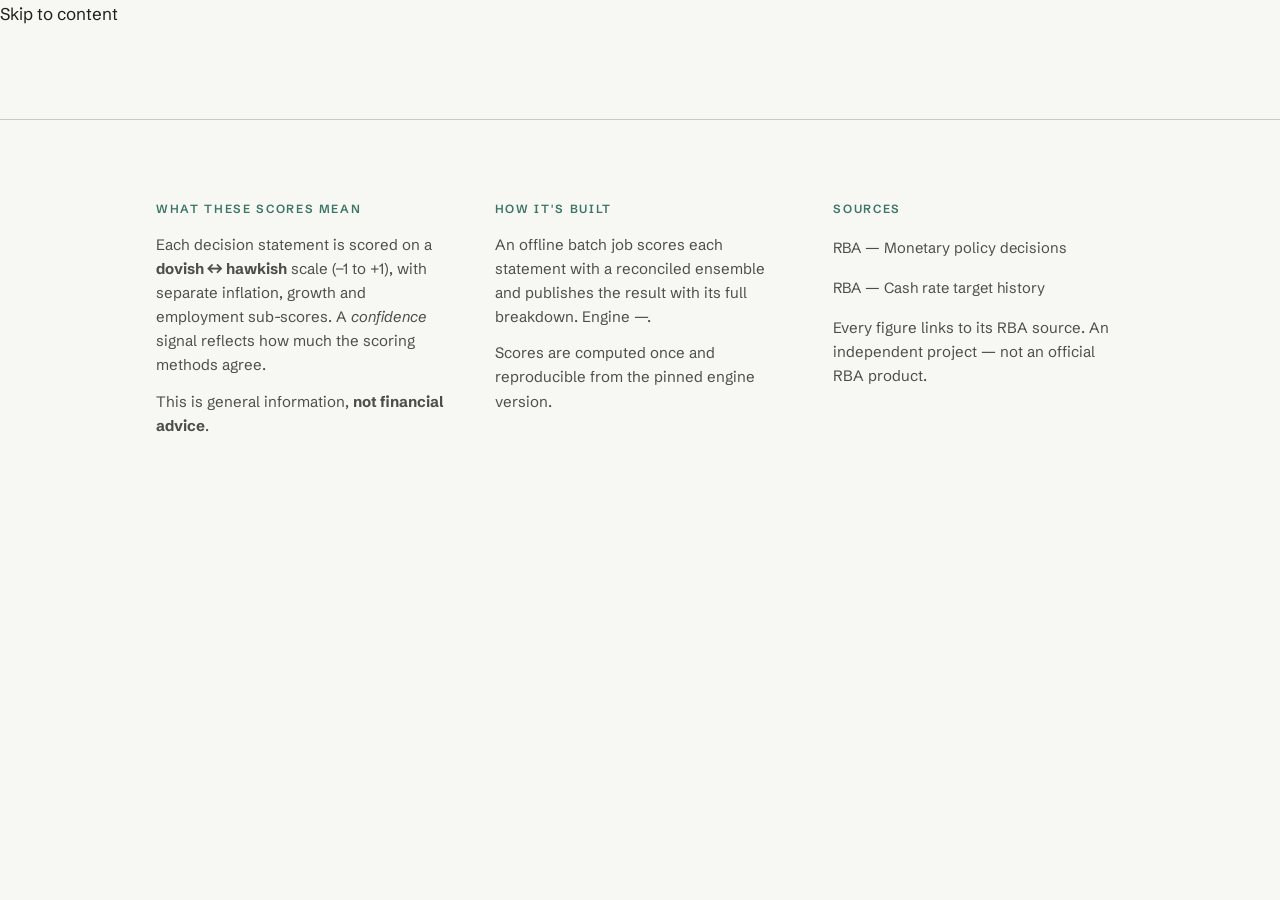
==== apps/web/index.html @ e4e4ef0e "Phase A: scaffold apps/web (vanilla static) + data sync (M1) Mirror the RBA-Tracker stack: index.htm" ====
<!DOCTYPE html>
<html lang="en-AU" data-theme="light">
<head>
  <meta charset="utf-8">
  <meta name="viewport" content="width=device-width, initial-scale=1">
  <title>RBA Policy Sentiment — the hawkish↔dovish tone of RBA decisions over time</title>
  <meta name="description" content="An independent, transparent score of the hawkish↔dovish tone of the Reserve Bank of Australia's monetary policy decision statements since 2020 — net stance plus inflation, growth and employment sub-scores, with the full breakdown behind every score.">
  <meta name="color-scheme" content="light dark">
  <meta name="theme-color" content="#f4f3ee">

  <link rel="icon" href="/favicon.svg" type="image/svg+xml">
  <link rel="icon" href="/favicon-32.png" type="image/png" sizes="32x32">
  <link rel="apple-touch-icon" href="/apple-touch-icon.png">

  <!-- Update the domain once the Vercel project URL is known (see README / DEPLOY). -->
  <link rel="canonical" href="https://rba-policy-sentiment.vercel.app/">
  <meta property="og:type" content="website">
  <meta property="og:site_name" content="RBA Policy Sentiment">
  <meta property="og:title" content="RBA Policy Sentiment">
  <meta property="og:description" content="The hawkish↔dovish tone of the RBA's monetary policy decisions over time. Independent; every figure sourced from the RBA.">
  <meta property="og:url" content="https://rba-policy-sentiment.vercel.app/">

  <link rel="preconnect" href="https://fonts.googleapis.com">
  <link rel="preconnect" href="https://fonts.gstatic.com" crossorigin>
  <link href="https://fonts.googleapis.com/css2?family=Schibsted+Grotesk:wght@400;500;600;700&display=swap" rel="stylesheet">
  <link rel="stylesheet" href="styles.css">
</head>
<body>
<a class="skip-link" href="#main">Skip to content</a>

<header class="topbar">
  <div class="wrap">
    <span class="wordmark" data-fade="1"><span class="mark"></span>RBA Policy Sentiment <span class="sub">· decision tone</span></span>
    <button class="theme-toggle" id="theme-toggle" type="button" aria-label="Toggle light or dark theme" data-fade="1"><span class="ring"></span><span id="theme-label">Dark</span></button>
  </div>
</header>

<main id="main">
  <!-- Phase C builds the "Latest decision" hero; Phase D the stance chart, detail panel and full-record table. -->
</main>

<footer class="foot" id="about">
  <div class="wrap">
    <div class="foot-grid">
      <section>
        <h3>What these scores mean</h3>
        <p>Each decision statement is scored on a <strong>dovish ↔ hawkish</strong> scale (−1 to +1), with separate inflation, growth and employment sub-scores. A <em>confidence</em> signal reflects how much the scoring methods agree.</p>
        <p class="fine">This is general information, <strong>not financial advice</strong>.</p>
      </section>
      <section>
        <h3>How it's built</h3>
        <p>An offline batch job scores each statement with a reconciled ensemble and publishes the result with its full breakdown. Engine <span id="engine-version">—</span>.</p>
        <p class="fine">Scores are computed once and reproducible from the pinned engine version.</p>
      </section>
      <section>
        <h3>Sources</h3>
        <ul class="sources-list">
          <li><a href="https://www.rba.gov.au/monetary-policy/int-rate-decisions/" rel="noopener">RBA — Monetary policy decisions</a></li>
          <li><a href="https://www.rba.gov.au/statistics/cash-rate/" rel="noopener">RBA — Cash rate target history</a></li>
        </ul>
        <p class="fine" style="margin-top:16px">Every figure links to its RBA source. An independent project — not an official RBA product.</p>
      </section>
    </div>
  </div>
</footer>

<noscript>
  <div class="wrap" style="padding:24px 0">
    This site needs JavaScript to render the chart and scores. You can read the decisions on the
    <a href="https://www.rba.gov.au/monetary-policy/int-rate-decisions/">RBA's monetary policy decisions page</a>.
  </div>
</noscript>

<!-- Data is fetched at runtime by app.js; chart library, shared engine, then page wiring. -->
<script src="vendor/echarts.min.js"></script>
<script src="core.js"></script>
<script src="app.js"></script>

<!-- Vercel Web Analytics (privacy-friendly, cookieless). Activates only on Vercel. -->
<script>window.va=window.va||function(){(window.vaq=window.vaq||[]).push(arguments)};</script>
<script defer src="/_vercel/insights/script.js"></script>
</body>
</html>
---- apps/web/styles.css ----
:root{
  --bg: oklch(0.975 0.004 110);
  --surface: oklch(0.955 0.005 110);
  --ink: oklch(0.24 0.008 140);
  --ink-2: oklch(0.42 0.008 140);
  --muted: oklch(0.58 0.008 140);
  --line: oklch(0.9 0.005 120);
  --hair: oklch(0.84 0.006 120);
  --grid: oklch(0.93 0.004 120);
  --accent: oklch(0.52 0.066 174);      /* muted teal-green */
  --accent-soft: oklch(0.52 0.066 174 / 0.12);

  --font: "Schibsted Grotesk", system-ui, sans-serif;
  --font-mono: "Schibsted Grotesk", system-ui, sans-serif;

  --chart-ink: var(--ink);
  --chart-accent: var(--accent);
  --chart-muted: var(--muted);
  --chart-line: var(--hair);
  --chart-grid: var(--grid);
  --chart-bg: var(--bg);
  --chart-tip-bg: var(--bg);
  --chart-tip-ink: var(--ink);
  --chart-prearea: oklch(0.5 0.01 140 / 0.04);
  --maxw: 1080px;
}
html[data-theme="dark"]{
  --bg: oklch(0.2 0.008 150);
  --surface: oklch(0.24 0.009 150);
  --ink: oklch(0.94 0.006 130);
  --ink-2: oklch(0.78 0.008 135);
  --muted: oklch(0.62 0.01 140);
  --line: oklch(0.34 0.01 150);
  --hair: oklch(0.4 0.011 150);
  --grid: oklch(0.3 0.009 150);
  --accent: oklch(0.72 0.09 172);
  --accent-soft: oklch(0.72 0.09 172 / 0.14);
  --chart-prearea: oklch(0.8 0.01 140 / 0.04);
}

*,*::before,*::after{ box-sizing:border-box; }
html{ -webkit-text-size-adjust:100%; }
body{
  margin:0; background:var(--bg); color:var(--ink);
  font-family:var(--font); font-size:17px; line-height:1.6;
  -webkit-font-smoothing:antialiased;
  transition:background .55s ease, color .55s ease;
}
.wrap{ width:100%; max-width:var(--maxw); margin-inline:auto; padding-inline:clamp(22px,6vw,56px); }
a{ color:inherit; text-decoration:none; }
.num{ font-variant-numeric:tabular-nums; font-feature-settings:"tnum"; }
::selection{ background:var(--accent-soft); }
:where(a,button,select,input,[tabindex]):focus-visible{ outline:2px solid var(--accent); outline-offset:3px; border-radius:4px; }

.eyebrow{ font-size:.72rem; font-weight:600; letter-spacing:.22em; text-transform:uppercase; color:var(--muted); }

/* reveal */
@media (prefers-reduced-motion:no-preference){
  [data-fade]{ opacity:0; transform:translateY(18px); transition:opacity 1s cubic-bezier(.2,.7,.2,1), transform 1s cubic-bezier(.2,.7,.2,1); }
  html[data-revealed] [data-fade]{ opacity:1; transform:none; }
  [data-fade="1"]{transition-delay:.05s} [data-fade="2"]{transition-delay:.18s}
  [data-fade="3"]{transition-delay:.34s} [data-fade="4"]{transition-delay:.5s}
  [data-fade="5"]{transition-delay:.66s}
}

/* ---------- top ---------- */
.topbar{ }
.topbar .wrap{ display:flex; align-items:center; justify-content:space-between; gap:20px; padding-top:30px; padding-bottom:30px; }
.wordmark{ display:flex; align-items:center; gap:12px; font-size:.95rem; font-weight:600; letter-spacing:-.01em; }
.wordmark .mark{ width:11px; height:11px; border-radius:50%; background:var(--accent); }
.wordmark .sub{ color:var(--muted); font-weight:400; }
.theme-toggle{ font-size:.74rem; font-weight:600; letter-spacing:.06em; cursor:pointer; background:transparent; color:var(--ink-2); border:1px solid var(--hair); border-radius:999px; padding:8px 16px; display:inline-flex; align-items:center; gap:9px; transition:border-color .25s, color .25s; }
.theme-toggle:hover{ border-color:var(--ink-2); color:var(--ink); }
.theme-toggle .ring{ width:10px; height:10px; border-radius:50%; border:2px solid var(--accent); }

/* ---------- hero ---------- */
.hero{ padding-top:clamp(40px,8vw,96px); padding-bottom:clamp(48px,9vw,112px); }
.hero .eyebrow{ margin-bottom:clamp(28px,5vw,52px); }
.hero-statement{ font-size:clamp(1.7rem,4.6vw,2.9rem); font-weight:500; line-height:1.18; letter-spacing:-.02em; max-width:20ch; text-wrap:balance; margin:0; }
.hero-statement .accent{ color:var(--accent); }

.hero-figure{ margin-top:clamp(44px,8vw,88px); display:grid; gap:clamp(40px,7vw,72px); grid-template-columns:1fr; align-items:end; }
@media (min-width:820px){ .hero-figure{ grid-template-columns:auto 1fr; } }

.rate-art{ }
.rate-art .eyebrow{ margin-bottom:18px; }
.rate-display{ font-size:clamp(5rem,17vw,9.5rem); font-weight:600; line-height:.82; letter-spacing:-.05em; display:flex; align-items:baseline; }
.rate-foot{ margin-top:22px; font-size:.95rem; color:var(--muted); display:flex; align-items:center; gap:10px; }
.rate-foot .chip{ display:inline-flex; align-items:center; gap:7px; color:var(--ink-2); font-weight:500; }
.rate-foot .chip .ar{ color:var(--accent); font-size:.85em; }

/* vote block */
.vote{ display:flex; flex-direction:column; gap:22px; padding-bottom:8px; }
.vote .eyebrow{ }
.vote-score{ display:flex; align-items:baseline; gap:16px; }
.vote-score .n{ font-size:clamp(2.6rem,6vw,3.6rem); font-weight:600; letter-spacing:-.03em; line-height:.9; white-space:nowrap; }
.vote-score .tag{ font-size:.72rem; font-weight:600; letter-spacing:.12em; text-transform:uppercase; color:var(--accent); }
.dots{ display:flex; gap:11px; flex-wrap:wrap; }
.dot{ width:18px; height:18px; border-radius:50%; border:1.5px solid var(--hair); }
.dot.for{ background:var(--accent); border-color:var(--accent); }
.dot.against{ background:transparent; border-color:var(--ink-2); }
@media (prefers-reduced-motion:no-preference){
  .dot{ transform:scale(0); }
  html[data-revealed] .dot{ animation:dotpop .5s cubic-bezier(.3,1.4,.5,1) both; }
}
@keyframes dotpop{ from{ transform:scale(0); } to{ transform:scale(1); } }
.dots-key{ display:flex; gap:24px; font-size:.86rem; color:var(--muted); }
.dots-key span{ display:flex; align-items:center; gap:9px; }
.dots-key i{ width:14px; height:14px; border-radius:50%; }
.dots-key i.f{ background:var(--accent); }
.dots-key i.a{ border:1.5px solid var(--ink-2); }

.dissent{ margin-top:6px; font-size:1.05rem; line-height:1.55; color:var(--ink-2); max-width:60ch; font-style:italic; }
.read{ margin-top:30px; display:inline-flex; align-items:center; gap:10px; font-size:.9rem; font-weight:600; color:var(--accent); }
.read .ar{ transition:transform .25s; }
.read:hover .ar{ transform:translateX(4px); }

/* ---------- divider ---------- */
.hr{ height:1px; background:var(--hair); border:0; margin:0; }

/* ---------- section ---------- */
.section{ padding-top:clamp(56px,9vw,104px); padding-bottom:clamp(20px,4vw,40px); }
.section-head{ margin-bottom:clamp(28px,4vw,44px); }
.section-head .eyebrow{ margin-bottom:14px; }
.section-head h2{ font-size:clamp(1.6rem,3.6vw,2.3rem); font-weight:500; letter-spacing:-.02em; margin:0; line-height:1.1; }
.section-head p{ margin:16px 0 0; color:var(--ink-2); max-width:62ch; font-size:1.02rem; }

.filters{ display:flex; flex-wrap:wrap; align-items:center; gap:16px 32px; margin-bottom:30px; }
.filter-field{ display:flex; align-items:center; gap:12px; border:0; padding:0; margin:0; }
.filter-field > .eyebrow, .filter-field legend{ padding:0; }
#filter-year{ font:inherit; font-size:.92rem; padding:9px 14px; border:1px solid var(--hair); border-radius:999px; background:var(--bg); color:var(--ink); }
.types-row{ display:flex; gap:18px; }
.check{ display:inline-flex; align-items:center; gap:9px; font-size:.92rem; color:var(--ink); cursor:pointer; }
.check input{ width:17px; height:17px; accent-color:var(--accent); }
.check .glyph{ color:var(--muted); font-size:.72em; }
.btn-reset{ font:inherit; font-size:.86rem; font-weight:500; cursor:pointer; background:transparent; color:var(--ink-2); border:1px solid var(--hair); border-radius:999px; padding:9px 18px; transition:border-color .25s, color .25s; }
.btn-reset:hover{ border-color:var(--ink-2); color:var(--ink); }
.filter-status{ width:100%; margin:0; font-size:.86rem; color:var(--muted); }

.chart{ width:100%; height:380px; }
@media(min-width:760px){ .chart{ height:460px; } }
figcaption{ font-size:.84rem; color:var(--muted); margin-top:18px; max-width:74ch; line-height:1.55; }

/* ---------- table ---------- */
.record{ padding-bottom:clamp(40px,7vw,80px); }
table{ border-collapse:collapse; width:100%; }
thead th{ font-size:.7rem; font-weight:600; letter-spacing:.14em; text-transform:uppercase; color:var(--muted); text-align:left; padding:0 20px 16px; border-bottom:1px solid var(--hair); white-space:nowrap; }
tbody td{ padding:20px; border-bottom:1px solid var(--grid); vertical-align:top; font-size:.96rem; }
tbody tr{ transition:background .25s; }
tbody tr:hover{ background:var(--surface); }
.cell-decision{ display:inline-flex; align-items:center; gap:11px; font-weight:600; white-space:nowrap; }
.cell-decision .glyph{ font-size:.7em; }
.cell-decision[data-dir="up"] .glyph{ color:var(--accent); }
.cell-decision[data-dir="down"] .glyph{ color:var(--ink-2); }
.cell-decision[data-dir="flat"] .glyph{ color:var(--muted); }
.num{ white-space:nowrap; }
.num.rate{ font-weight:600; }
.vote-cell{ white-space:nowrap; font-variant-numeric:tabular-nums; font-weight:500; }
.tag-unanimous{ display:inline-block; margin-left:9px; font-size:.62rem; font-weight:600; letter-spacing:.1em; text-transform:uppercase; color:var(--accent); }
.row-dissent{ color:var(--muted); font-size:.9rem; margin-top:8px; max-width:54ch; line-height:1.5; }
td a{ font-size:.86rem; font-weight:600; color:var(--accent); white-space:nowrap; }
td a:hover{ text-decoration:underline; text-underline-offset:3px; }
.empty-row td{ text-align:center; color:var(--muted); padding:36px; }

/* ---------- footer ---------- */
.foot{ border-top:1px solid var(--hair); padding-top:clamp(48px,7vw,80px); padding-bottom:clamp(48px,8vw,96px); }
.foot-grid{ display:grid; gap:36px; grid-template-columns:1fr; }
@media(min-width:760px){ .foot-grid{ grid-template-columns:repeat(3,1fr); gap:48px; } }
.foot h3{ font-size:.74rem; font-weight:600; letter-spacing:.14em; text-transform:uppercase; color:var(--accent); margin:0 0 14px; }
.foot p{ color:var(--ink-2); font-size:.94rem; margin:0 0 12px; line-height:1.6; }
.sources-list{ list-style:none; margin:0; padding:0; display:grid; gap:12px; }
.sources-list a{ font-size:.92rem; color:var(--ink-2); }
.sources-list a:hover{ color:var(--accent); }
.fine{ font-size:.84rem; color:var(--muted); }

@media (prefers-reduced-motion:reduce){ *{ animation-duration:.001ms!important; transition-duration:.001ms!important; } }
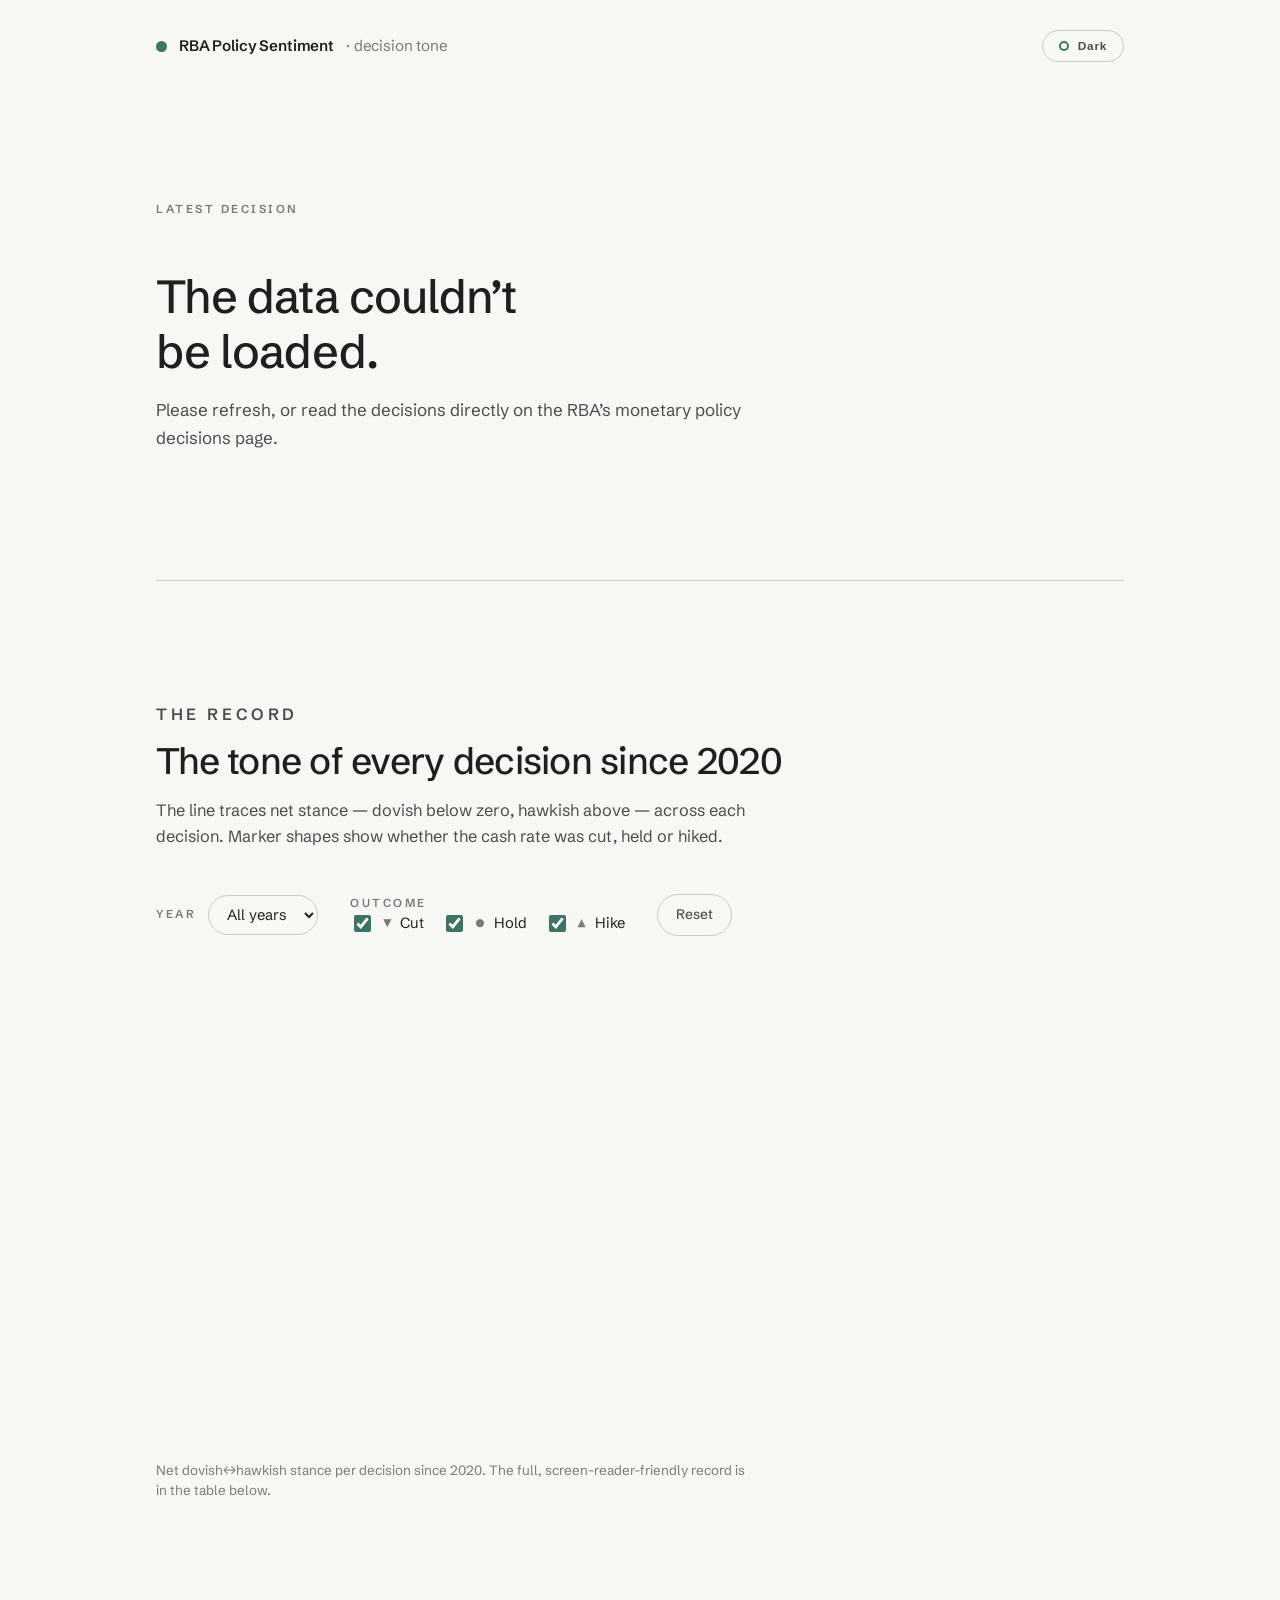
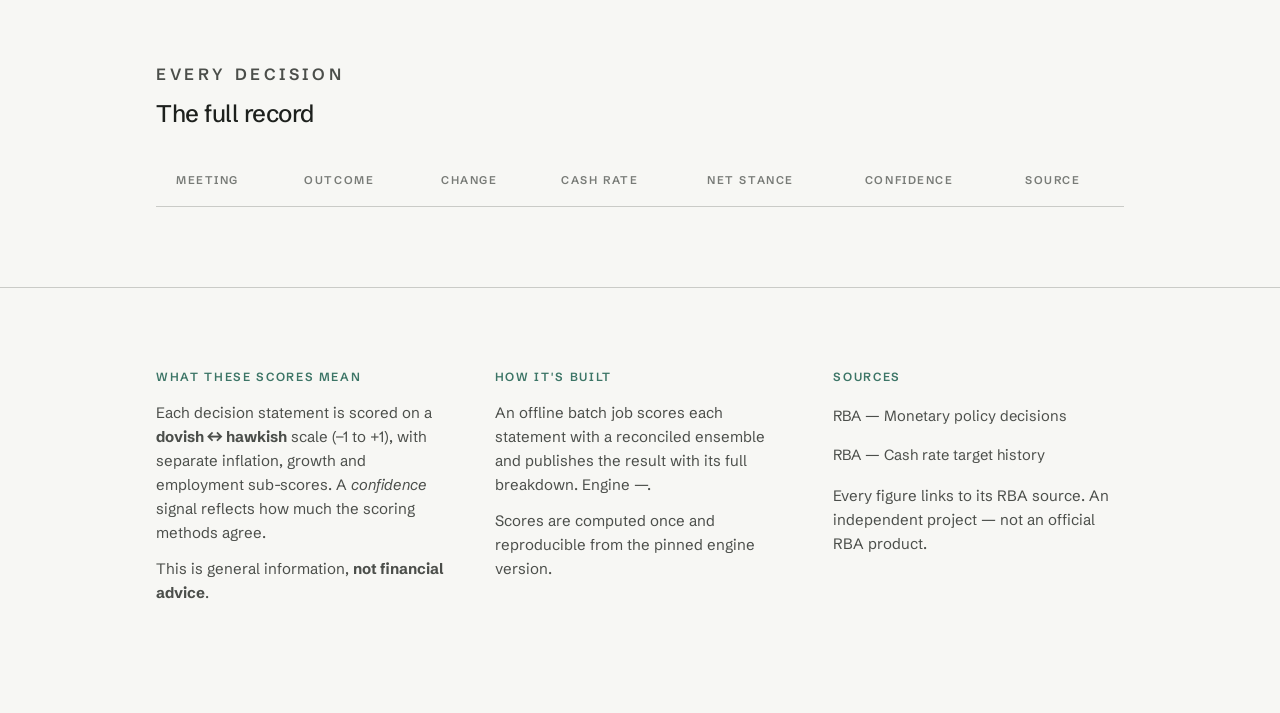
==== commit 4e760c22: "Phase C: home page structure + 'Latest decision' hero (M1) index.html full structure (hero, record/c" ====
--- a/apps/web/index.html
+++ b/apps/web/index.html
@@ -36,7 +36,79 @@
 </header>
 
 <main id="main">
-  <!-- Phase C builds the "Latest decision" hero; Phase D the stance chart, detail panel and full-record table. -->
+  <section class="hero wrap" aria-labelledby="hero-h" id="hero">
+    <p class="eyebrow" id="hero-eyebrow" data-fade="1">Latest decision</p>
+    <h1 class="hero-statement" id="hero-h" data-fade="2"></h1>
+
+    <div class="hero-figure" data-fade="3">
+      <div class="stance-art">
+        <p class="eyebrow">Net stance</p>
+        <div class="stance-display"><span class="num" id="stance-num">—</span><span class="stance-label" id="stance-label"></span></div>
+        <div class="scale" id="stance-scale"></div>
+        <p class="scale-ends"><span>Dovish −1</span><span>0</span><span>+1 Hawkish</span></p>
+      </div>
+      <div class="subs" id="hero-subs">
+        <p class="eyebrow">Sub-scores</p>
+      </div>
+    </div>
+
+    <p class="hero-meta" data-fade="4">
+      <span class="chip" id="hero-outcome"></span>
+      <span class="chip" id="hero-conf"></span>
+    </p>
+    <blockquote class="evidence-quote" id="hero-quote" data-fade="5"></blockquote>
+    <a class="read" id="hero-read" href="#" rel="noopener" data-fade="5">Read the RBA statement <span class="ar">→</span></a>
+  </section>
+
+  <div class="wrap"><hr class="hr"></div>
+
+  <section class="section wrap" aria-labelledby="chart-h">
+    <div class="section-head">
+      <p class="eyebrow">The record</p>
+      <h2 id="chart-h">The tone of every decision since 2020</h2>
+      <p>The line traces net stance — dovish below zero, hawkish above — across each decision. Marker shapes show whether the cash rate was cut, held or hiked.</p>
+    </div>
+
+    <form class="filters" id="filters" aria-label="Filter the record">
+      <div class="filter-field">
+        <label class="eyebrow" for="filter-year">Year</label>
+        <select id="filter-year" name="year"><option value="all">All years</option></select>
+      </div>
+      <fieldset class="filter-field">
+        <legend class="eyebrow" style="margin-right:2px">Outcome</legend>
+        <div class="types-row">
+          <label class="check"><input type="checkbox" name="type" value="cut" checked> <span class="glyph">▼</span> Cut</label>
+          <label class="check"><input type="checkbox" name="type" value="hold" checked> <span class="glyph">●</span> Hold</label>
+          <label class="check"><input type="checkbox" name="type" value="hike" checked> <span class="glyph">▲</span> Hike</label>
+        </div>
+      </fieldset>
+      <button type="button" id="filter-reset" class="btn-reset">Reset</button>
+      <p id="filter-status" class="filter-status" role="status" aria-live="polite"></p>
+    </form>
+
+    <figure style="margin:0">
+      <div id="chart" class="chart" role="img" aria-label="Line chart of RBA decision net stance over time with markers for each decision's rate outcome."></div>
+      <figcaption>Net dovish↔hawkish stance per decision since 2020. The full, screen-reader-friendly record is in the table below.</figcaption>
+    </figure>
+  </section>
+
+  <section class="section wrap" id="detail-section" aria-labelledby="detail-h" hidden>
+    <div class="section-head"><p class="eyebrow">Breakdown</p><h2 id="detail-h" style="font-size:1.5rem">How this score was built</h2></div>
+    <div id="detail"></div>
+  </section>
+
+  <section class="section record wrap" aria-labelledby="tbl-h">
+    <div class="section-head"><p class="eyebrow">Every decision</p><h2 id="tbl-h" style="font-size:1.5rem">The full record</h2></div>
+    <div style="overflow-x:auto" tabindex="0" role="region" aria-label="Decision record table (scrollable)">
+      <table>
+        <thead><tr>
+          <th scope="col">Meeting</th><th scope="col">Outcome</th><th scope="col">Change</th>
+          <th scope="col">Cash rate</th><th scope="col">Net stance</th><th scope="col">Confidence</th><th scope="col">Source</th>
+        </tr></thead>
+        <tbody id="record-tbody"></tbody>
+      </table>
+    </div>
+  </section>
 </main>
 
 <footer class="foot" id="about">
--- a/apps/web/styles.css
+++ b/apps/web/styles.css
@@ -174,3 +174,55 @@
 .fine{ font-size:.84rem; color:var(--muted); }
 
 @media (prefers-reduced-motion:reduce){ *{ animation-duration:.001ms!important; transition-duration:.001ms!important; } }
+
+/* ============================================================
+   Sentiment components (M1) — added on top of the inherited
+   RBA-Tracker token system. Direction is encoded by position +
+   signed value + label, never by colour alone.
+   ============================================================ */
+.skip-link{ position:absolute; left:-9999px; top:0; background:var(--accent); color:#fff; padding:10px 16px; border-radius:0 0 8px 0; z-index:50; font-weight:600; }
+.skip-link:focus{ left:0; }
+
+.hero-statement .accent{ color:var(--accent); }
+
+/* net stance display */
+.stance-art .eyebrow{ margin-bottom:18px; }
+.stance-display{ display:flex; align-items:baseline; gap:18px; flex-wrap:wrap; }
+.stance-display .num{ font-size:clamp(3.2rem,11vw,5.6rem); font-weight:600; line-height:.85; letter-spacing:-.04em; }
+.stance-label{ font-size:1rem; font-weight:600; letter-spacing:.01em; color:var(--ink-2); }
+.scale{ position:relative; height:8px; margin-top:28px; max-width:340px; border-radius:999px; background:linear-gradient(90deg,var(--hair),var(--grid),var(--hair)); }
+.scale::before{ content:""; position:absolute; left:50%; top:-4px; bottom:-4px; width:1px; background:var(--muted); opacity:.55; }
+.scale-marker{ position:absolute; top:50%; width:16px; height:16px; border-radius:50%; background:var(--accent); border:2px solid var(--bg); transform:translate(-50%,-50%); box-shadow:0 1px 5px rgba(0,0,0,.22); }
+.scale-ends{ display:flex; justify-content:space-between; max-width:340px; margin-top:11px; font-size:.76rem; color:var(--muted); }
+
+/* sub-scores */
+.subs{ display:flex; flex-direction:column; gap:15px; }
+.subs .eyebrow{ margin-bottom:4px; }
+.sub-row{ display:grid; grid-template-columns:6em 1fr 3.4em; align-items:center; gap:14px; }
+.sub-name{ font-size:.9rem; color:var(--ink-2); text-transform:capitalize; }
+.sub-bar{ position:relative; height:7px; border-radius:999px; background:var(--grid); }
+.sub-bar::before{ content:""; position:absolute; left:50%; top:-3px; bottom:-3px; width:1px; background:var(--muted); opacity:.55; }
+.sub-fill{ position:absolute; top:0; height:100%; background:var(--accent); border-radius:999px; }
+.sub-val{ text-align:right; font-size:.9rem; font-weight:600; font-variant-numeric:tabular-nums; }
+
+/* chips + evidence */
+.hero-meta{ display:flex; flex-wrap:wrap; gap:14px 22px; margin-top:34px; }
+.chip{ display:inline-flex; align-items:center; gap:9px; font-size:.92rem; color:var(--ink-2); font-weight:500; }
+.chip .glyph{ font-size:.8em; color:var(--accent); }
+.chip .dot{ width:11px; height:11px; border-radius:50%; background:var(--muted); }
+.chip .dot.conf-high{ background:var(--accent); }
+.chip .dot.conf-low{ background:transparent; border:1.5px solid var(--muted); }
+.evidence-quote{ margin:30px 0 0; padding-left:18px; border-left:2px solid var(--hair); font-size:1.1rem; line-height:1.5; color:var(--ink-2); font-style:italic; max-width:60ch; }
+
+/* detail panel (Phase D fills content) */
+#detail-section[hidden]{ display:none; }
+.detail-head{ display:flex; flex-wrap:wrap; align-items:baseline; gap:8px 18px; margin-bottom:22px; }
+.detail-grid{ display:grid; gap:16px; grid-template-columns:1fr; }
+@media(min-width:760px){ .detail-grid{ grid-template-columns:repeat(2,1fr); } }
+.component-card{ border:1px solid var(--hair); border-radius:12px; padding:18px 20px; }
+.component-card h4{ margin:0 0 10px; font-size:.95rem; }
+.component-card .ver{ font-size:.74rem; color:var(--muted); font-weight:400; }
+.evi-chip{ display:inline-block; border:1px solid var(--hair); border-radius:999px; padding:5px 12px; margin:6px 6px 0 0; font-size:.84rem; color:var(--ink-2); }
+.evi-chip .pol{ font-weight:600; }
+.evi-chip .dim{ color:var(--muted); }
+.detail-foot{ margin-top:18px; font-size:.8rem; color:var(--muted); }
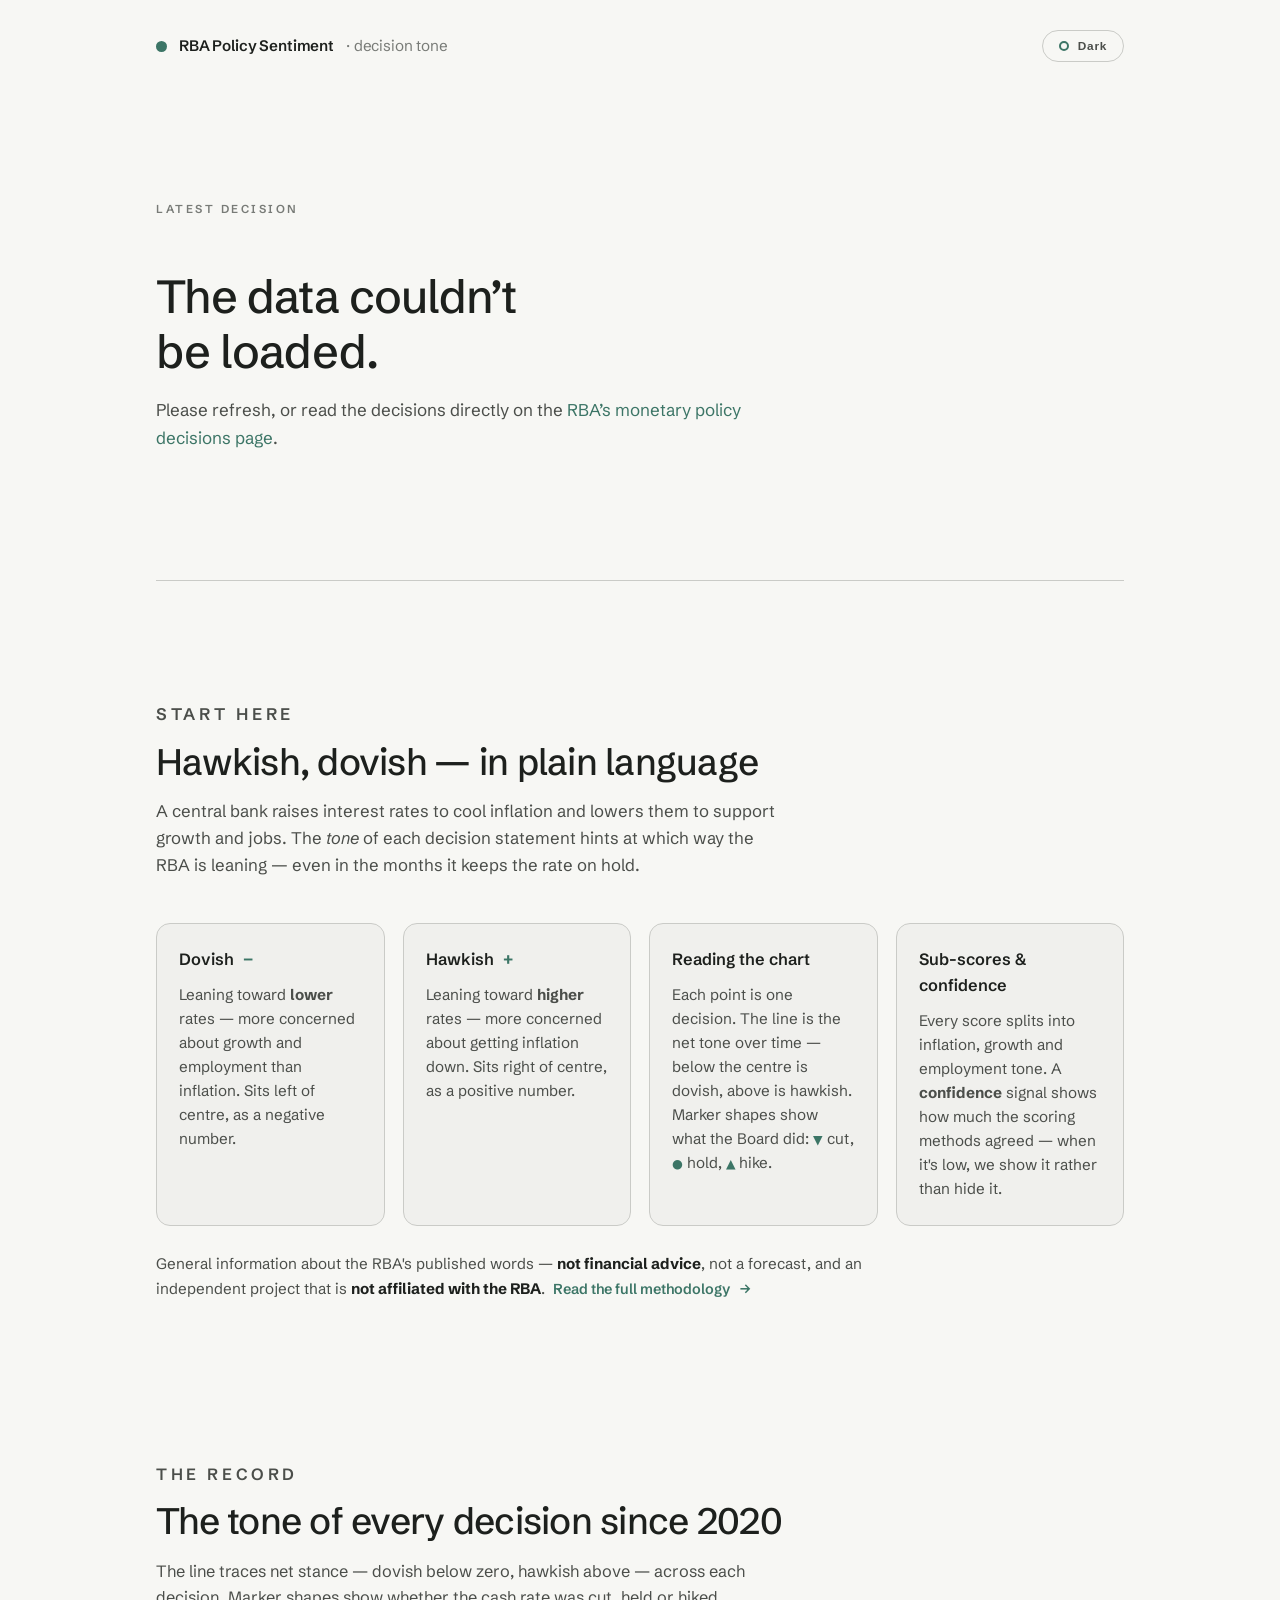
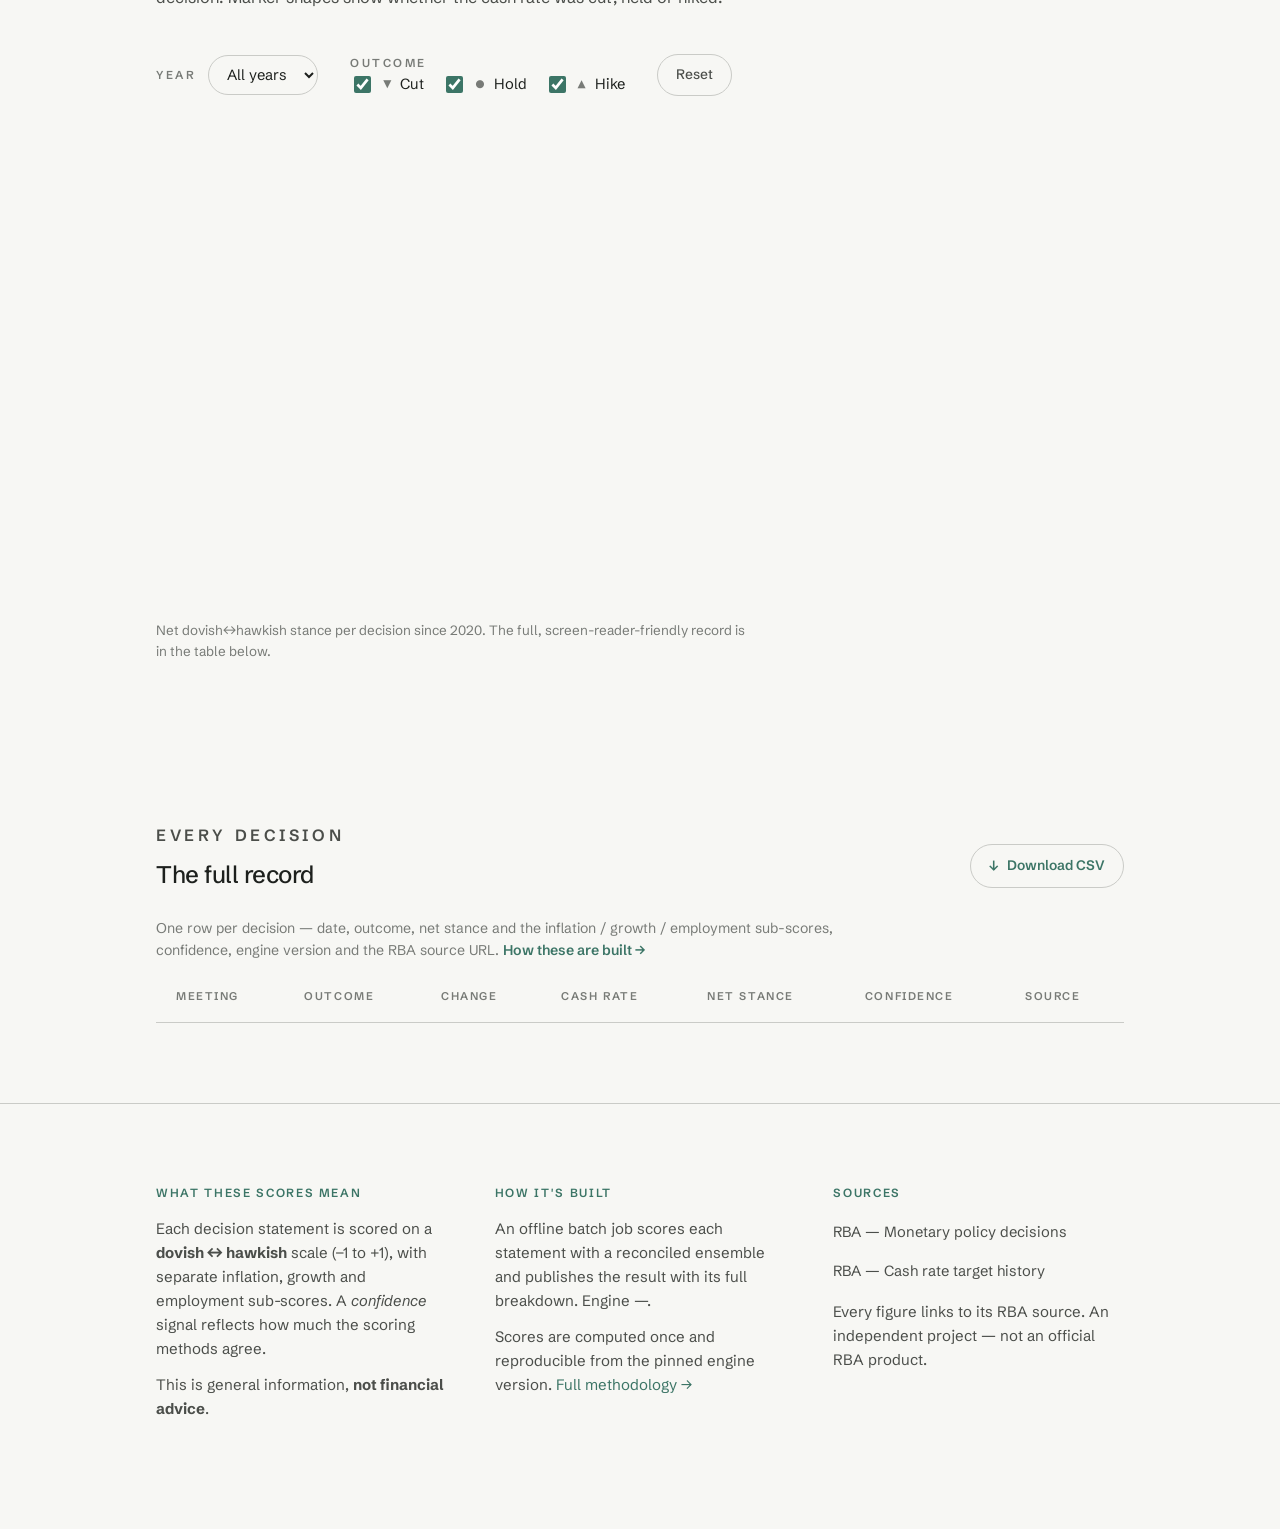
==== commit 9fd70520: "feat(web): M1 slice 2 — explainer, methodology page, CSV export Completes the remaining Milestone 1 " ====
--- a/apps/web/index.html
+++ b/apps/web/index.html
@@ -39,6 +39,7 @@
   <section class="hero wrap" aria-labelledby="hero-h" id="hero">
     <p class="eyebrow" id="hero-eyebrow" data-fade="1">Latest decision</p>
     <h1 class="hero-statement" id="hero-h" data-fade="2"></h1>
+    <p class="hero-lede" data-fade="2">Read the score as a lean: <strong>dovish</strong> (toward lower interest rates) below zero, <strong>hawkish</strong> (toward higher rates) above — measured from the RBA's own words, not a forecast.</p>
 
     <div class="hero-figure" data-fade="3">
       <div class="stance-art">
@@ -61,6 +62,33 @@
   </section>
 
   <div class="wrap"><hr class="hr"></div>
+
+  <section class="section wrap explainer" id="explainer" aria-labelledby="explain-h">
+    <div class="section-head">
+      <p class="eyebrow">Start here</p>
+      <h2 id="explain-h">Hawkish, dovish — in plain language</h2>
+      <p>A central bank raises interest rates to cool inflation and lowers them to support growth and jobs. The <em>tone</em> of each decision statement hints at which way the RBA is leaning — even in the months it keeps the rate on hold.</p>
+    </div>
+    <div class="explain-grid">
+      <div class="explain-card">
+        <h3>Dovish <span class="ed" aria-hidden="true">−</span></h3>
+        <p>Leaning toward <strong>lower</strong> rates — more concerned about growth and employment than inflation. Sits left of centre, as a negative number.</p>
+      </div>
+      <div class="explain-card">
+        <h3>Hawkish <span class="ed" aria-hidden="true">+</span></h3>
+        <p>Leaning toward <strong>higher</strong> rates — more concerned about getting inflation down. Sits right of centre, as a positive number.</p>
+      </div>
+      <div class="explain-card">
+        <h3>Reading the chart</h3>
+        <p>Each point is one decision. The line is the net tone over time — below the centre is dovish, above is hawkish. Marker shapes show what the Board did: <span class="gly">▼</span> cut, <span class="gly">●</span> hold, <span class="gly">▲</span> hike.</p>
+      </div>
+      <div class="explain-card">
+        <h3>Sub-scores &amp; confidence</h3>
+        <p>Every score splits into inflation, growth and employment tone. A <strong>confidence</strong> signal shows how much the scoring methods agreed — when it's low, we show it rather than hide it.</p>
+      </div>
+    </div>
+    <p class="explain-note">General information about the RBA's published words — <strong>not financial advice</strong>, not a forecast, and an independent project that is <strong>not affiliated with the RBA</strong>. <a class="read" href="methodology.html">Read the full methodology <span class="ar">→</span></a></p>
+  </section>
 
   <section class="section wrap" aria-labelledby="chart-h">
     <div class="section-head">
@@ -98,7 +126,13 @@
   </section>
 
   <section class="section record wrap" aria-labelledby="tbl-h">
-    <div class="section-head"><p class="eyebrow">Every decision</p><h2 id="tbl-h" style="font-size:1.5rem">The full record</h2></div>
+    <div class="section-head record-head">
+      <div><p class="eyebrow">Every decision</p><h2 id="tbl-h" style="font-size:1.5rem">The full record</h2></div>
+      <a class="btn-download" id="csv-download" href="data/scores.csv" download="rba-policy-sentiment-scores.csv">
+        <span class="dl-ic" aria-hidden="true">↓</span> Download CSV
+      </a>
+    </div>
+    <p class="record-note">One row per decision — date, outcome, net stance and the inflation / growth / employment sub-scores, confidence, engine version and the RBA source URL. <a class="accent" href="methodology.html">How these are built →</a></p>
     <div style="overflow-x:auto" tabindex="0" role="region" aria-label="Decision record table (scrollable)">
       <table>
         <thead><tr>
@@ -122,7 +156,7 @@
       <section>
         <h3>How it's built</h3>
         <p>An offline batch job scores each statement with a reconciled ensemble and publishes the result with its full breakdown. Engine <span id="engine-version">—</span>.</p>
-        <p class="fine">Scores are computed once and reproducible from the pinned engine version.</p>
+        <p class="fine">Scores are computed once and reproducible from the pinned engine version. <a class="accent" href="methodology.html">Full methodology →</a></p>
       </section>
       <section>
         <h3>Sources</h3>
--- a/apps/web/styles.css
+++ b/apps/web/styles.css
@@ -226,3 +226,67 @@
 .evi-chip .pol{ font-weight:600; }
 .evi-chip .dim{ color:var(--muted); }
 .detail-foot{ margin-top:18px; font-size:.8rem; color:var(--muted); }
+.detail-reconciled{ margin-top:6px; }
+.stance-tag{ font-size:.7rem; font-weight:600; letter-spacing:.05em; text-transform:uppercase; color:var(--accent); margin-left:8px; white-space:nowrap; }
+.scale.mini{ display:block; height:8px; margin-top:8px; max-width:260px; }
+.num.big{ font-size:2rem; font-weight:600; }
+.subs-inline{ display:flex; flex-wrap:wrap; gap:8px 18px; margin:6px 0 0; }
+.subs-inline .num{ font-weight:600; }
+.sub-inline .sub-name{ text-transform:capitalize; color:var(--ink-2); }
+.muted-line{ color:var(--muted); font-size:.88rem; line-height:1.55; margin:8px 0 0; }
+.muted-line code{ font-size:.85em; background:var(--surface); padding:1px 6px; border-radius:5px; margin:0 1px; }
+.evi-list{ margin-top:6px; }
+tbody tr[role="button"]{ cursor:pointer; }
+
+/* ============================================================
+   Slice 2 — explainer (FR-006), CSV download (FR-008) and the
+   methodology page (FR-007). Same inherited token system.
+   ============================================================ */
+.hero-lede{ margin:clamp(20px,3.6vw,28px) 0 0; max-width:56ch; font-size:1.05rem; line-height:1.6; color:var(--ink-2); }
+.hero-lede strong{ color:var(--ink); font-weight:600; }
+
+.explainer .section-head p{ font-size:1.05rem; }
+.explain-grid{ display:grid; gap:18px; grid-template-columns:1fr; margin-top:6px; }
+@media(min-width:660px){ .explain-grid{ grid-template-columns:repeat(2,1fr); } }
+@media(min-width:1000px){ .explain-grid{ grid-template-columns:repeat(4,1fr); } }
+.explain-card{ border:1px solid var(--hair); border-radius:14px; padding:22px 22px 24px; background:var(--surface); }
+.explain-card h3{ margin:0 0 11px; font-size:1.02rem; font-weight:600; display:flex; align-items:center; gap:9px; }
+.explain-card h3 .ed{ font-variant-numeric:tabular-nums; color:var(--accent); font-weight:700; }
+.explain-card p{ margin:0; font-size:.95rem; line-height:1.58; color:var(--ink-2); }
+.explain-card .gly{ color:var(--accent); font-size:.82em; }
+.explain-note{ margin:26px 0 0; font-size:.95rem; line-height:1.62; color:var(--ink-2); max-width:80ch; }
+.explain-note strong{ color:var(--ink); }
+.explain-note .read{ margin:0 0 0 4px; display:inline-flex; }
+
+/* record header + CSV download */
+.record-head{ display:flex; flex-wrap:wrap; align-items:flex-end; justify-content:space-between; gap:14px 24px; }
+.record-note{ margin:-14px 0 26px; font-size:.88rem; color:var(--muted); max-width:78ch; line-height:1.55; }
+.record-note a{ font-weight:600; }
+.btn-download{ display:inline-flex; align-items:center; gap:9px; font-size:.86rem; font-weight:600; color:var(--accent); border:1px solid var(--hair); border-radius:999px; padding:10px 18px; transition:border-color .25s, background .25s; white-space:nowrap; }
+.btn-download:hover{ border-color:var(--accent); background:var(--accent-soft); }
+.btn-download .dl-ic{ font-size:1.05em; line-height:1; }
+.accent{ color:var(--accent); }
+
+/* methodology page */
+.page-head{ padding-top:clamp(26px,5vw,56px); padding-bottom:clamp(18px,3vw,30px); }
+.page-head h1{ font-size:clamp(1.9rem,4.4vw,2.9rem); font-weight:500; letter-spacing:-.02em; line-height:1.13; margin:14px 0 0; max-width:20ch; text-wrap:balance; }
+.page-head .lead{ margin:22px 0 0; font-size:1.1rem; line-height:1.6; color:var(--ink-2); max-width:66ch; }
+.prose{ max-width:72ch; }
+.prose h2{ font-size:clamp(1.3rem,2.6vw,1.7rem); font-weight:600; letter-spacing:-.01em; margin:0 0 16px; }
+.prose p{ margin:0 0 16px; color:var(--ink-2); line-height:1.65; }
+.prose strong{ color:var(--ink); }
+.prose a{ color:var(--accent); }
+.prose a:hover{ text-decoration:underline; text-underline-offset:3px; }
+.prose ul.bullets{ margin:0 0 16px; padding-left:20px; list-style:disc; display:grid; gap:10px; }
+.prose ul.bullets li{ color:var(--ink-2); line-height:1.6; }
+.comp-list{ list-style:none; margin:0 0 16px; padding:0; display:grid; gap:14px; }
+.comp-list li{ border:1px solid var(--hair); border-radius:12px; padding:16px 18px; }
+.comp-list li strong{ text-transform:capitalize; }
+.comp-list .ver{ display:block; margin-top:5px; font-size:.78rem; color:var(--muted); font-variant-numeric:tabular-nums; }
+.comp-list .desc{ margin-top:9px; font-size:.93rem; color:var(--ink-2); line-height:1.55; }
+.scale-table th, .scale-table td{ padding:11px 18px 11px 0; }
+.scale-table td:first-child{ font-variant-numeric:tabular-nums; white-space:nowrap; }
+.callout{ border-left:3px solid var(--accent); background:var(--surface); border-radius:0 10px 10px 0; padding:15px 20px; margin:0 0 16px; }
+.callout p{ margin:0; font-size:.95rem; color:var(--ink-2); line-height:1.6; }
+.callout .fingerprint{ font-variant-numeric:tabular-nums; color:var(--ink); font-weight:600; }
+.page-foot-link{ margin-top:8px; }
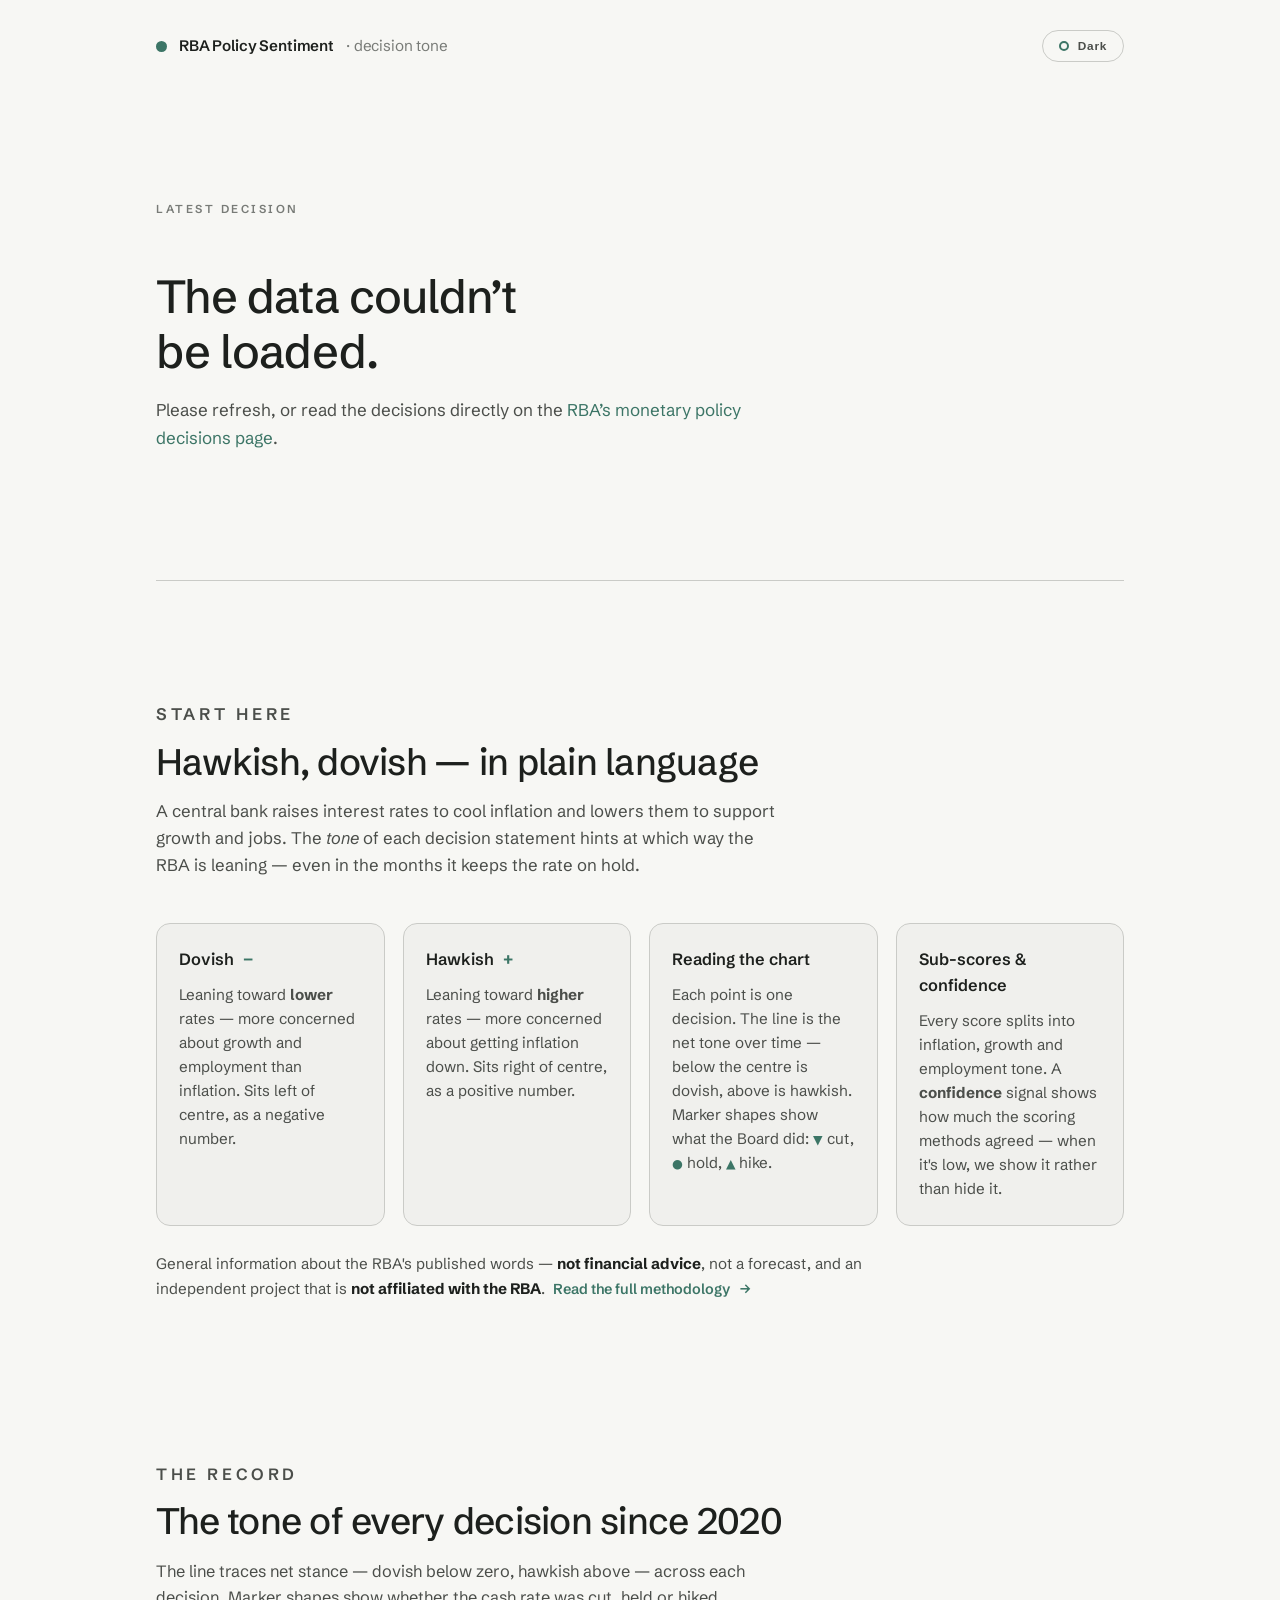
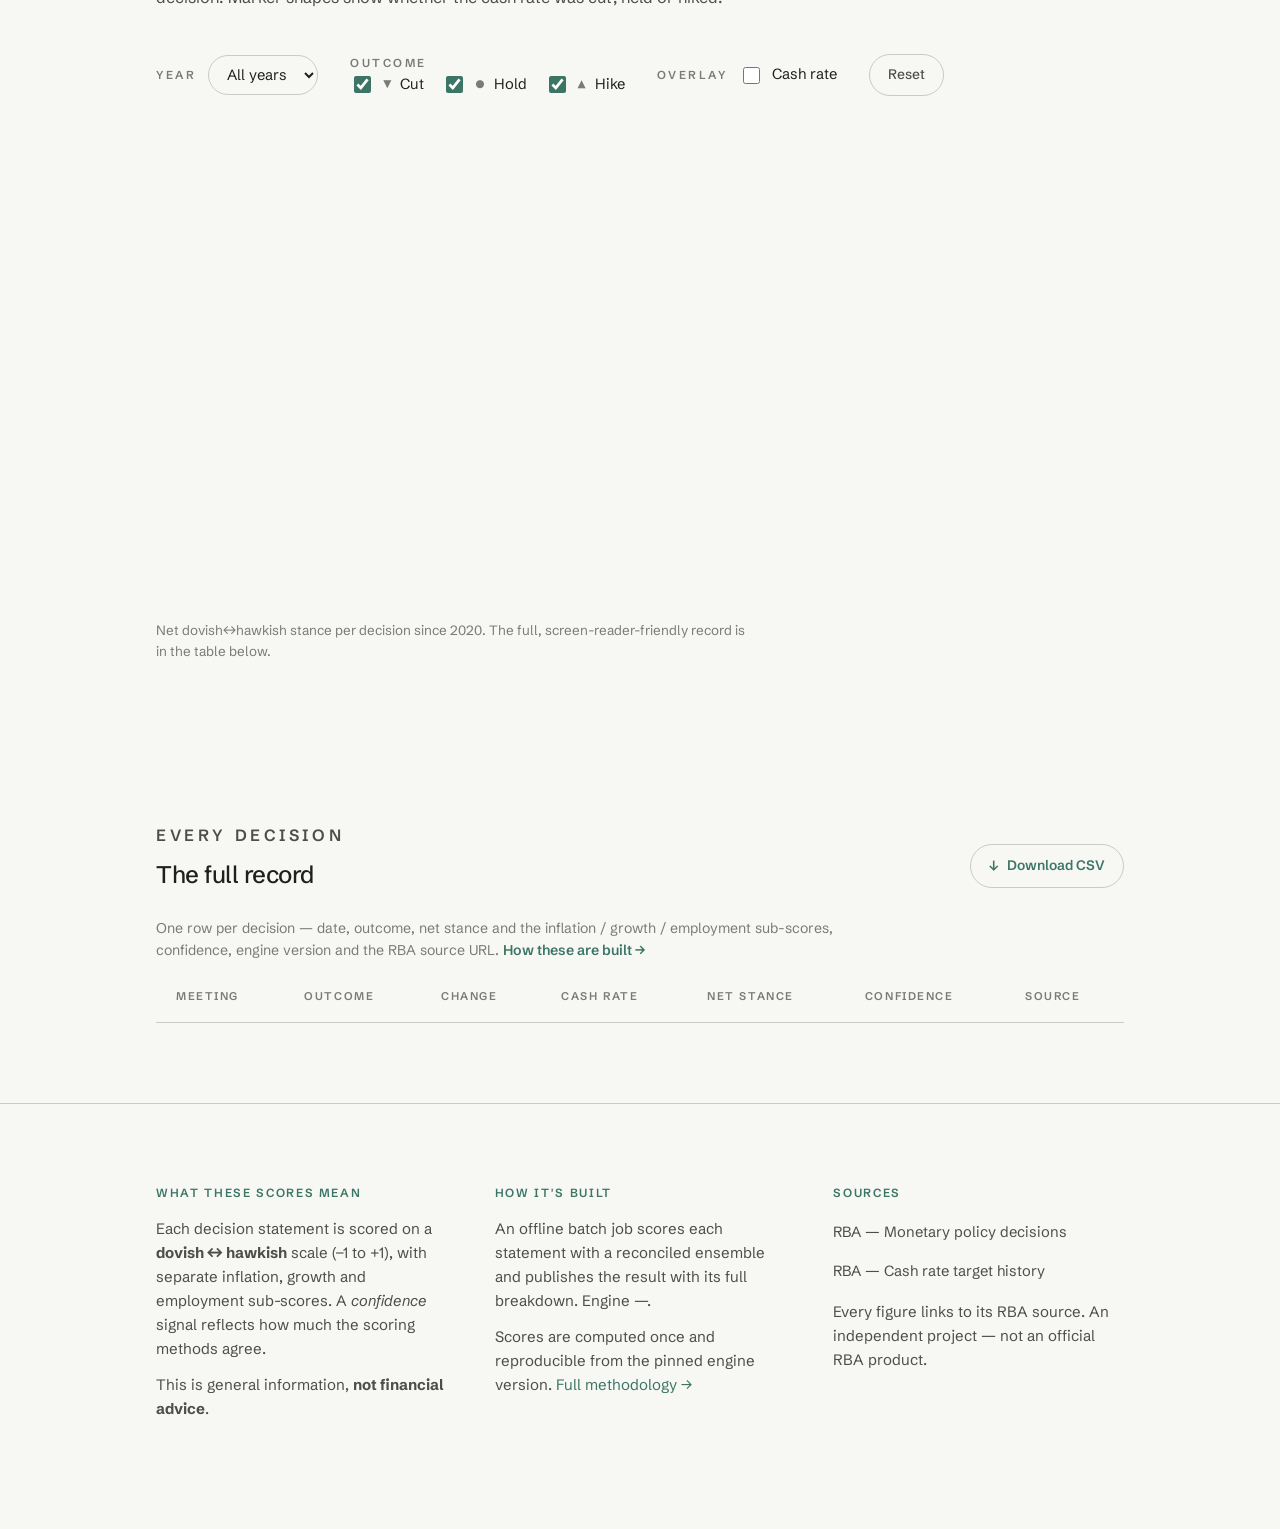
==== commit 4040f303: "feat(web): cash-rate overlay on the timeline (M2, FR-004) A 'Cash rate' toggle (off by default) in t" ====
--- a/apps/web/index.html
+++ b/apps/web/index.html
@@ -12,7 +12,6 @@
   <link rel="icon" href="/favicon-32.png" type="image/png" sizes="32x32">
   <link rel="apple-touch-icon" href="/apple-touch-icon.png">
 
-  <!-- Update the domain once the Vercel project URL is known (see README / DEPLOY). -->
   <link rel="canonical" href="https://rba-policy-sentiment.vercel.app/">
   <meta property="og:type" content="website">
   <meta property="og:site_name" content="RBA Policy Sentiment">
@@ -110,6 +109,10 @@
           <label class="check"><input type="checkbox" name="type" value="hike" checked> <span class="glyph">▲</span> Hike</label>
         </div>
       </fieldset>
+      <div class="filter-field">
+        <span class="eyebrow">Overlay</span>
+        <label class="check"><input type="checkbox" id="filter-rate" name="rate"> Cash rate</label>
+      </div>
       <button type="button" id="filter-reset" class="btn-reset">Reset</button>
       <p id="filter-status" class="filter-status" role="status" aria-live="polite"></p>
     </form>
--- a/apps/web/styles.css
+++ b/apps/web/styles.css
@@ -22,6 +22,7 @@
   --chart-tip-bg: var(--bg);
   --chart-tip-ink: var(--ink);
   --chart-prearea: oklch(0.5 0.01 140 / 0.04);
+  --chart-rate: oklch(0.64 0.07 55);     /* warm ochre — secondary, distinct from the teal markers */
   --maxw: 1080px;
 }
 html[data-theme="dark"]{
@@ -36,6 +37,7 @@
   --accent: oklch(0.72 0.09 172);
   --accent-soft: oklch(0.72 0.09 172 / 0.14);
   --chart-prearea: oklch(0.8 0.01 140 / 0.04);
+  --chart-rate: oklch(0.74 0.08 60);
 }
 
 *,*::before,*::after{ box-sizing:border-box; }
